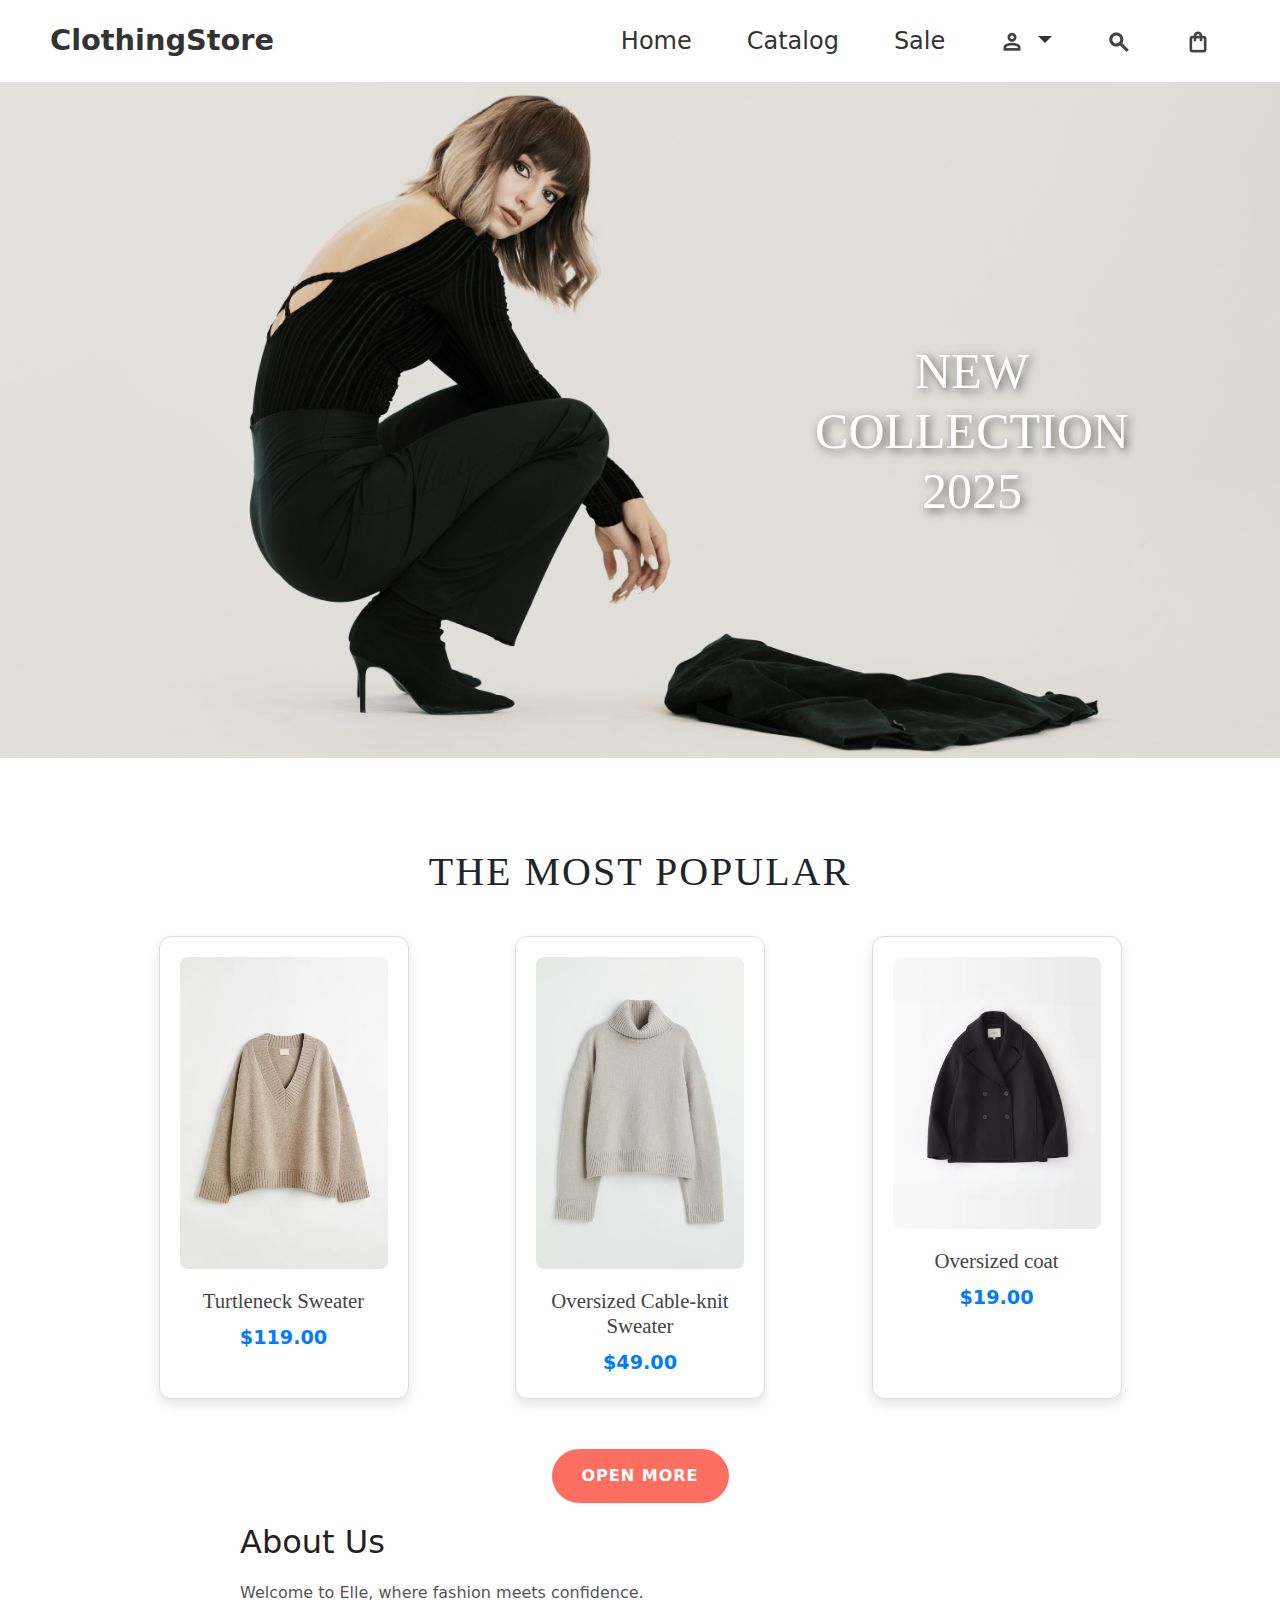
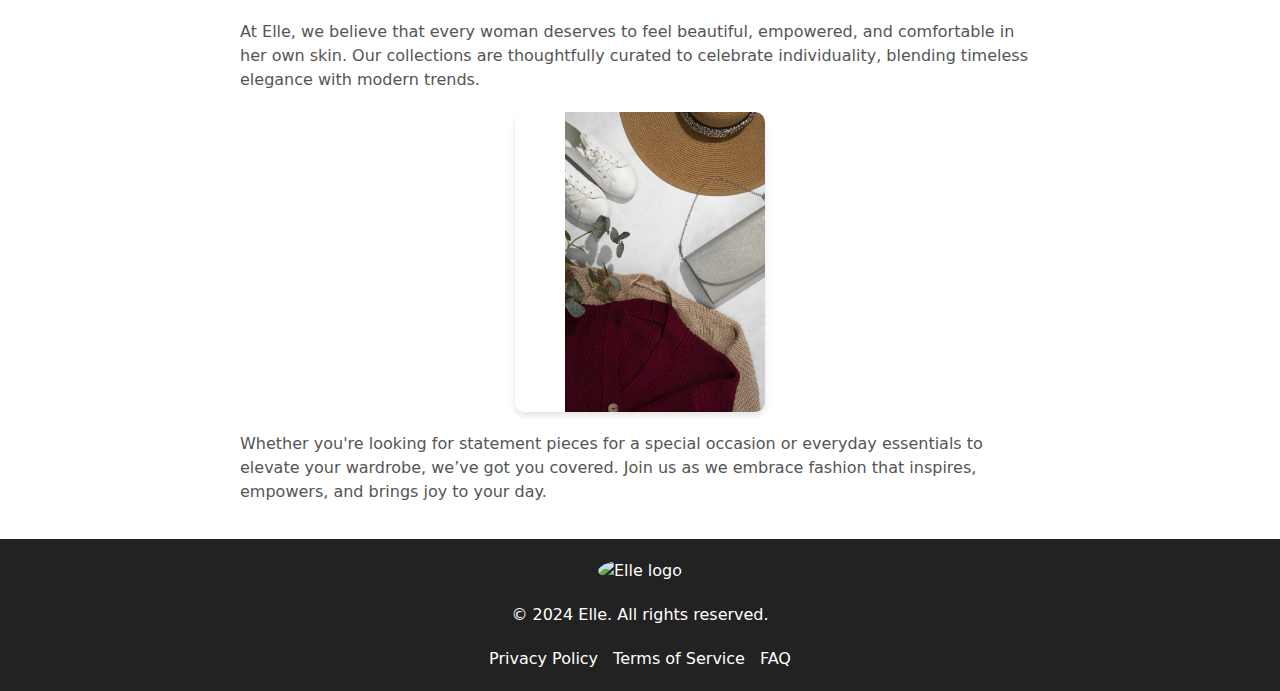
==== Backend2/index.html @ 27b34f73 "Add files via upload" ====
<!DOCTYPE html>
<html lang="en">
<head>
  <meta charset="UTF-8">
  <meta name="viewport" content="width=device-width, initial-scale=1.0">
  <title>About Us - Elle</title>
  <link rel="stylesheet" href="styles.css">
    <link href="https://cdn.jsdelivr.net/npm/bootstrap@5.3.0-alpha1/dist/css/bootstrap.min.css" rel="stylesheet">
</head>
<body>
 <nav class="navbar">
        <div class="logo">
          <a href="#">ClothingStore</a>
        </div>
        <ul class="nav-links">
          <li><a href="#">Home</a></li>
          <li><a href="#">Catalog</a></li>
          <li><a href="#">Sale</a></li>
          <li class="nav-item dropdown">
            <a class="nav-link dropdown-toggle" href="#" id="navbarDropdown" role="button" data-bs-toggle="dropdown" aria-expanded="false">
              <img src="person_24dp_434343_FILL0_wght600_GRAD0_opsz24.png" alt="Profile" class="nav-icon">
            </a>
            <ul class="dropdown-menu" aria-labelledby="navbarDropdown">
              <li><a class="dropdown-item" href="login.html">Login</a></li>
              <li><a class="dropdown-item" href="register.html">Register</a></li>
              <li><a class="dropdown-item" href="profile.html">My Profile</a></li>
              <li><a class="dropdown-item" href="#">Logout</a></li>
            </ul>
          </li>
          <li><a href="search.html"><img src="search_24dp_434343_FILL0_wght700_GRAD0_opsz24.png" alt="search" class="nav-icon"></a></li>
          <li><a href="bag.html"><img src="shopping_bag_24dp_434343_FILL0_wght600_GRAD0_opsz24.png" alt="bag" class="nav-icon"></a></li>
        </ul>
      </nav>
<div id="carouselExample" class="carousel slide" data-bs-ride="carousel">
  <div class="carousel-inner">
    <div class="carousel-item active">
      <img src="photo/portrait-young-woman-sitting-with-attitude-white.jpg" class="d-block w-100" alt="...">
      <div class="carousel-caption">
       <h5>NEW COLLECTION <br> 2025</h5>
      </div>
    </div>
    <div class="carousel-item">
      <img src="photo/pexels-godisable-jacob-226636-953266.jpg" class="d-block w-100" alt="...">
      <div class="carousel-caption">
        <h5>NEW COLLECTION <br> 2025</h5>
       </div>
    </div>
    <div class="carousel-item">
      <img src="photo/woman-1867608_1920.jpg" class="d-block w-100" alt="...">
      <div class="carousel-caption">
        <h5>NEW COLLECTION <br> 2025</h5>
       </div>
  </div>
  <button class="carousel-control-prev" type="button" data-bs-target="#carouselExample" data-bs-slide="prev">

    <span class="visually-hidden">Previous</span>
  </button>
  <button class="carousel-control-next" type="button" data-bs-target="#carouselExample" data-bs-slide="next">
    <span class="visually-hidden">Next</span>
  </button>
</div>
</div>


  <main>
       <div class="container">
        <h1>The Most Popular</h1>
        <div class="products">
            <div class="product">
                <img src="photo/1card.jpg" alt="Oversized Mohair-blend Sweater">
                <h3>Turtleneck Sweater</h3>
                <p>$119.00</p>
            </div>
            <div class="product">
                <img src="photo/2card.jpg" alt="Oversized Cable-knit Sweater">
                <h3>Oversized Cable-knit Sweater</h3>
                <p>$49.00</p>
            </div>
            <div class="product">
                <img src="photo/3card.jpg" alt="Knit Sweater">
                <h3>Oversized coat</h3>
                <p>$19.00</p>
            </div>
        </div>

        <a class="more-info" href="gift.html">Open More</a>
       </div>
    <section class="about-us">
      <h2>About Us</h2>
      <p>Welcome to Elle, where fashion meets confidence.</p>
      <p>
        At Elle, we believe that every woman deserves to feel beautiful, empowered,
        and comfortable in her own skin. Our collections are thoughtfully curated
        to celebrate individuality, blending timeless elegance with modern trends.
      </p>
      <img src="photo/first.jpg" alt="Elle store showcase" class="about-image">
      <p>
        Whether you're looking for statement pieces for a special occasion or everyday
        essentials to elevate your wardrobe, we’ve got you covered. Join us as we embrace
        fashion that inspires, empowers, and brings joy to your day.
      </p>
    </section>
  </main>

  <footer>
    <div class="footer-container">
      <img src="footer-logo.jpg" alt="Elle logo" class="footer-logo">
      <p>&copy; 2024 Elle. All rights reserved.</p>
      <ul>
        <li><a href="#">Privacy Policy</a></li>
        <li><a href="#">Terms of Service</a></li>
        <li><a href="#">FAQ</a></li>
      </ul>
    </div>
  </footer>
</body>
<script src="https://cdn.jsdelivr.net/npm/bootstrap@5.3.0-alpha1/dist/js/bootstrap.bundle.min.js"></script>
<script src="https://code.jquery.com/jquery-3.5.1.slim.min.js"></script>
<script src="https://cdn.jsdelivr.net/npm/@popperjs/core@2.5.2/dist/umd/popper.min.js"></script>
<script src="https://stackpath.bootstrapcdn.com/bootstrap/4.5.2/js/bootstrap.min.js"></script>
</html>
---- Backend2/styles.css ----
body {
    margin: 0;
    padding: 0;
    font-family: 'Poppins', sans-serif;
    line-height: 1.6;
    color: #333;
  }
   .navbar {
      background-color: white;
      color: #333;
      padding: 8px 15px;
      display: flex;
      justify-content: space-between;
      align-items: center;
      box-shadow: 0 2px 5px rgba(0, 0, 0, 0.1);
  
    }
  
    .navbar .logo a {
      color: #333;
      font-size: 1.8rem;
      font-weight: 600;
      text-decoration: none;
      margin-left: 50px;}
  
    .nav-links {
      list-style: none;
      display: flex;
      gap: 5px;
      
      margin: 15px 20px;
  
    }
    .nav-icon{
        height: 24px;
    }
  
    .nav-links li a {
      color: #333;
      font-size: 1.1rem;
      text-decoration: none;
      transition: color 0.3s ease;
      margin-right: 50px;
      font-size: x-large;
  
  
    }
  
    .nav-links li a:hover {
      color: #2c3e50;
    }
  
  .carousel-item .carousel-caption {
        position: absolute;
        right: 10%;
        top: 50%;
        transform: translateY(-50%);
        color: #fff;
        font-size: 200px;
        /*font-family: 'Poppins', sans-serif;*/
        font-weight: 600;
        text-shadow: 3px 3px 10px rgba(0, 0, 0, 0.6);
        margin-left: 600px;
        margin-top:  40px ;
        font-family: 'Times New Roman', serif;
      }
      .carousel-item .carousel-caption h5{
          font-size: 50px;
      }
  
  
  /* Main Section */
  main {
    padding: 20px;
  }
  
  .about-us {
    max-width: 800px;
    margin: 0 auto;
    text-align: left;
  }
  
  .about-us h2 {
    font-size: 32px;
    color: #222;
    margin-bottom: 20px;
  }
  
  .about-us p {
    margin-bottom: 15px;
    font-size: 16px;
    color: #555;
  }
  
  .about-image {
    width: 100%;
    max-width: 250px;
    margin: 20px auto;
    display: block;
    border-radius: 10px;
    box-shadow: 0 4px 6px rgba(0, 0, 0, 0.1);
      padding-left: 50px;
  }
  
  /* Footer */
  footer {
    background: #222;
    color: #fff;
    padding: 20px 0;
    text-align: center;
  }
  
  .footer-container {
    max-width: 800px;
    margin: 0 auto;
  }
  
  .footer-logo {
    width: 100px;
    margin-bottom: 20px;
    border-radius: 50%;
  }
  
  .footer-container ul {
    list-style: none;
    padding: 0;
    margin: 20px 0 0;
    display: flex;
    justify-content: center;
    gap: 15px;
  }
  
  .footer-container ul li {
    display: inline;
  }
  
  .footer-container ul li a {
    text-decoration: none;
    color: #fff;
    transition: color 0.3s;
  }
  
  .footer-container ul li a:hover {
    color: #aaa;
  }
 .container {
              width: 90%;
              max-width: 1200px;
              margin: 0 auto;
              text-align: center;
              padding-top: 50px;
          }
          h1 {
              font-size: 3rem;
              margin: 40px 0;
              color: #333;
              font-family: 'Playfair Display', serif;
              text-transform: uppercase;
              letter-spacing: 2px;
          }
          .products {
              display: flex;
              justify-content: center;
              gap: 30px;
              margin-top: 40px;
              flex-wrap: wrap;
              justify-content: space-evenly;
          }
          .product {
              text-align: center;
              border: 1px solid #ddd;
              padding: 20px;
              border-radius: 12px;
              width: 250px;
              background-color: #fff;
              box-shadow: 0 6px 12px rgba(0, 0, 0, 0.1);
              transition: transform 0.3s, box-shadow 0.3s;
          }
          .product:hover {
              transform: translateY(-10px);
              box-shadow: 0 10px 20px rgba(0, 0, 0, 0.2);
          }
          .product img {
              width: 100%;
              height: auto;
              border-radius: 8px;
          }
          .product h3 {
              margin: 20px 0 10px;
              font-size: 1.3rem;
              font-family: 'Playfair Display', serif;
              color: #444;
          }
          .product p {
              margin: 0;
              font-size: 1.2rem;
              color: #007BFF;
              font-weight: bold;
          }
          a.more-info {
              display: inline-block;
              margin-top: 50px;
              padding: 15px 30px;
              text-decoration: none;
              color: #fff;
              background-color: #FF6F61;
              font-weight: 600;
              border-radius: 50px;
              text-transform: uppercase;
              letter-spacing: 1px;
              transition: background-color 0.3s ease;
          }
          a.more-info:hover {
              background-color: #FF3D2E;
          }


          /*for bag.html*/

.header{
    align-items: center;
    justify-content: center;
    display: flex;
    font-size: 30px;
    font-family: 'Poppins', sans-serif;
}

.container{
    max-width: 800px;
    margin: 20px auto;
  }
  
  h1 {
    text-align: center;
    margin-bottom: 20px;
  }
  
  .table {
    width: 100%;
    margin-bottom: 20px;
  }
  
  .text-end {
    text-align: right;
  }
  
  .btn-danger {
    font-size: 0.8rem;
  }
  
  .quantity-input {
    width: 60px;
  }
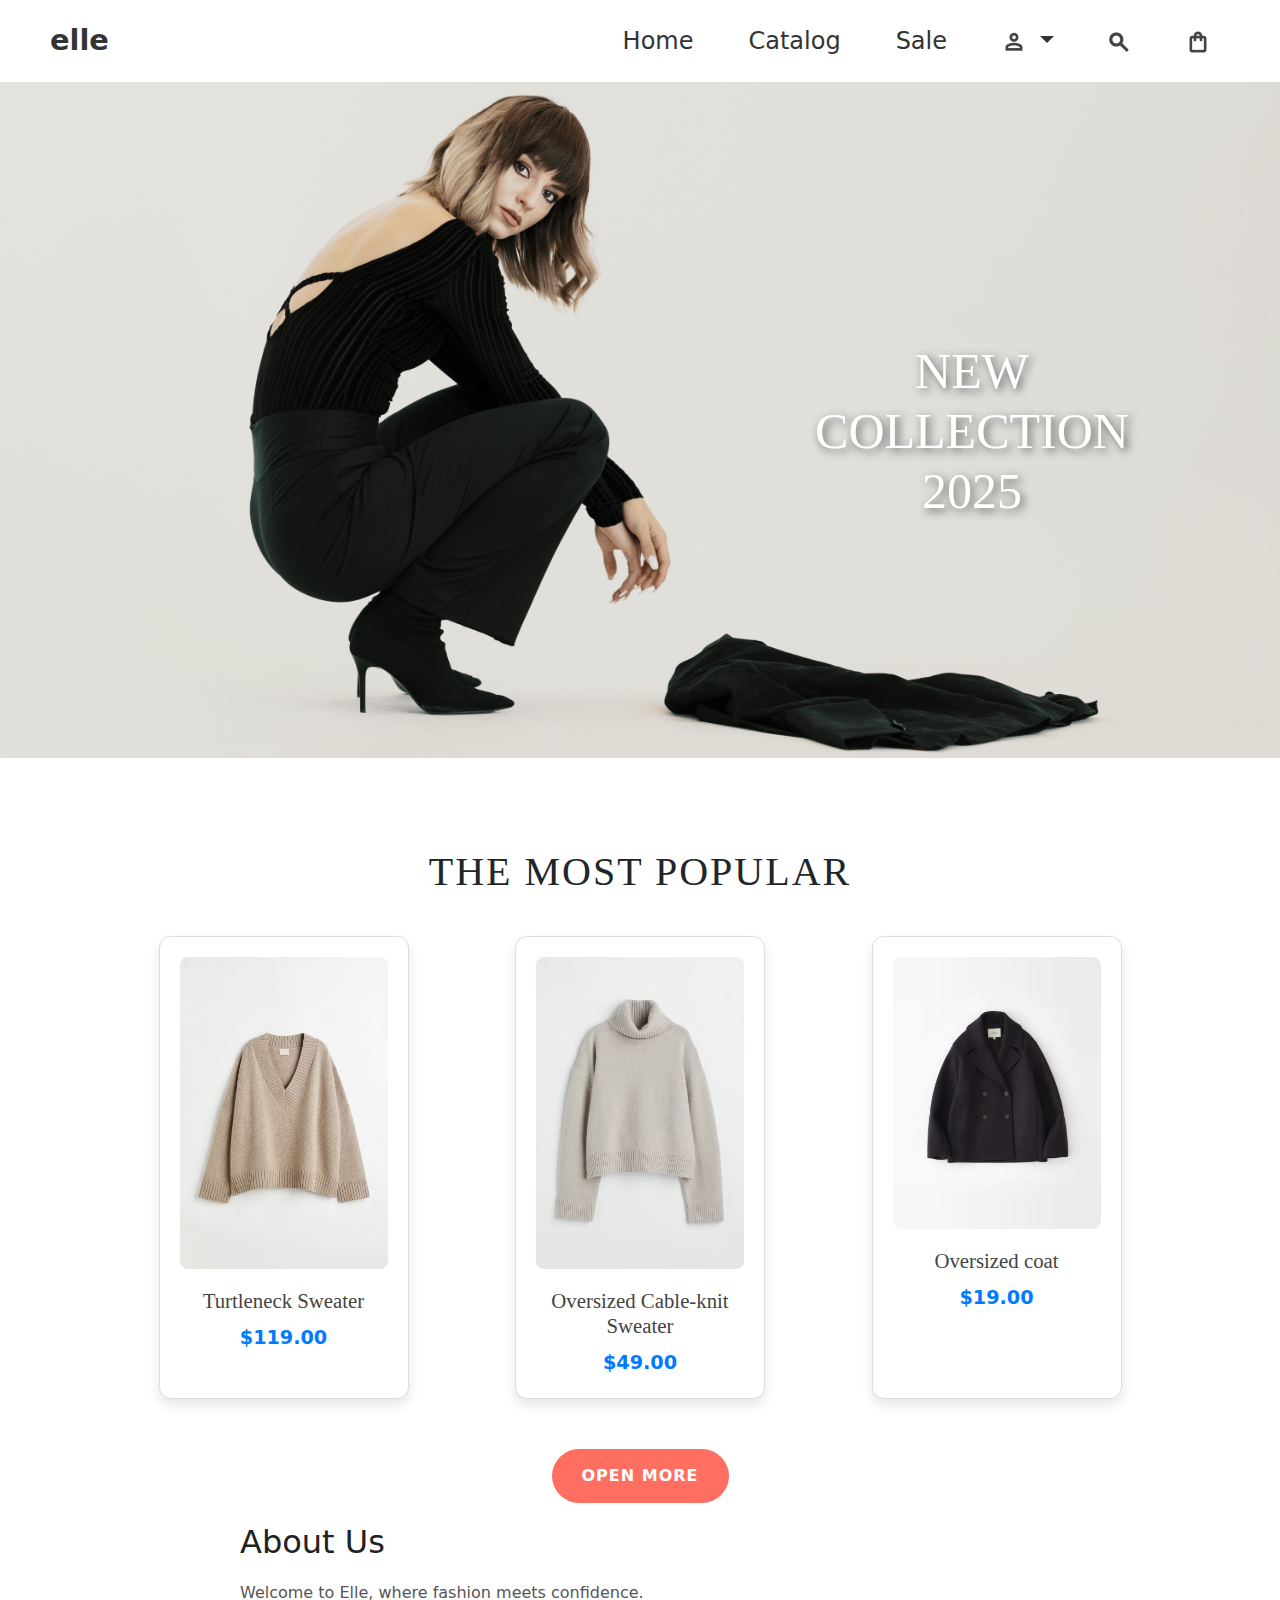
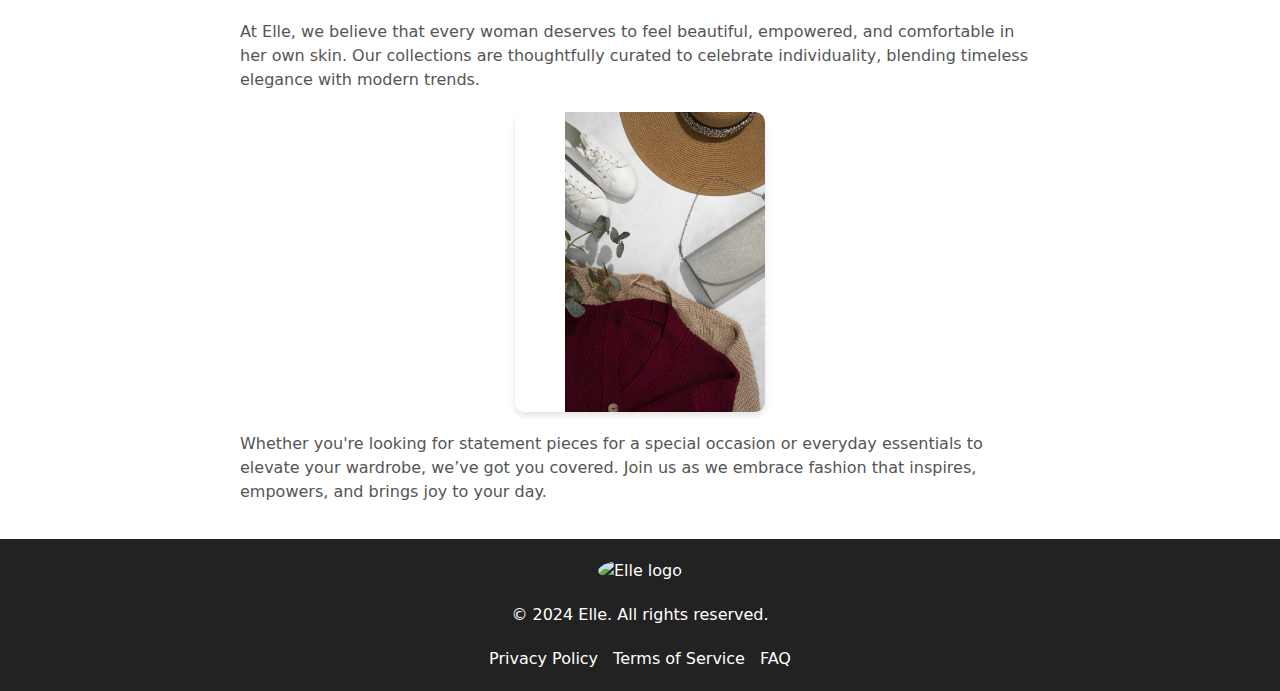
==== commit d6bf0507: "Add files via upload" ====
--- a/Backend2/index.html
+++ b/Backend2/index.html
@@ -5,12 +5,15 @@
   <meta name="viewport" content="width=device-width, initial-scale=1.0">
   <title>About Us - Elle</title>
   <link rel="stylesheet" href="styles.css">
+  <link rel="preconnect" href="https://fonts.googleapis.com">
+<link rel="preconnect" href="https://fonts.gstatic.com" crossorigin>
+<link href="https://fonts.googleapis.com/css2?family=Poppins:ital,wght@0,100;0,200;0,300;0,400;0,500;0,600;0,700;0,800;0,900;1,100;1,200;1,300;1,400;1,500;1,600;1,700;1,800;1,900&display=swap" rel="stylesheet">
     <link href="https://cdn.jsdelivr.net/npm/bootstrap@5.3.0-alpha1/dist/css/bootstrap.min.css" rel="stylesheet">
 </head>
 <body>
  <nav class="navbar">
         <div class="logo">
-          <a href="#">ClothingStore</a>
+          <a href="#">elle</a>
         </div>
         <ul class="nav-links">
           <li><a href="#">Home</a></li>
@@ -19,14 +22,7 @@
           <li class="nav-item dropdown">
             <a class="nav-link dropdown-toggle" href="#" id="navbarDropdown" role="button" data-bs-toggle="dropdown" aria-expanded="false">
               <img src="person_24dp_434343_FILL0_wght600_GRAD0_opsz24.png" alt="Profile" class="nav-icon">
-            </a>
-            <ul class="dropdown-menu" aria-labelledby="navbarDropdown">
-              <li><a class="dropdown-item" href="login.html">Login</a></li>
-              <li><a class="dropdown-item" href="register.html">Register</a></li>
-              <li><a class="dropdown-item" href="profile.html">My Profile</a></li>
-              <li><a class="dropdown-item" href="#">Logout</a></li>
-            </ul>
-          </li>
+           </a>
           <li><a href="search.html"><img src="search_24dp_434343_FILL0_wght700_GRAD0_opsz24.png" alt="search" class="nav-icon"></a></li>
           <li><a href="bag.html"><img src="shopping_bag_24dp_434343_FILL0_wght600_GRAD0_opsz24.png" alt="bag" class="nav-icon"></a></li>
         </ul>
--- a/Backend2/styles.css
+++ b/Backend2/styles.css
@@ -13,7 +13,7 @@
       justify-content: space-between;
       align-items: center;
       box-shadow: 0 2px 5px rgba(0, 0, 0, 0.1);
-  
+      font-weight: 400;
     }
   
     .navbar .logo a {
@@ -215,6 +215,9 @@
           }
 
 
+          .nav-item{
+           max-width: 100px;
+          }
           /*for bag.html*/
 
 .header{
